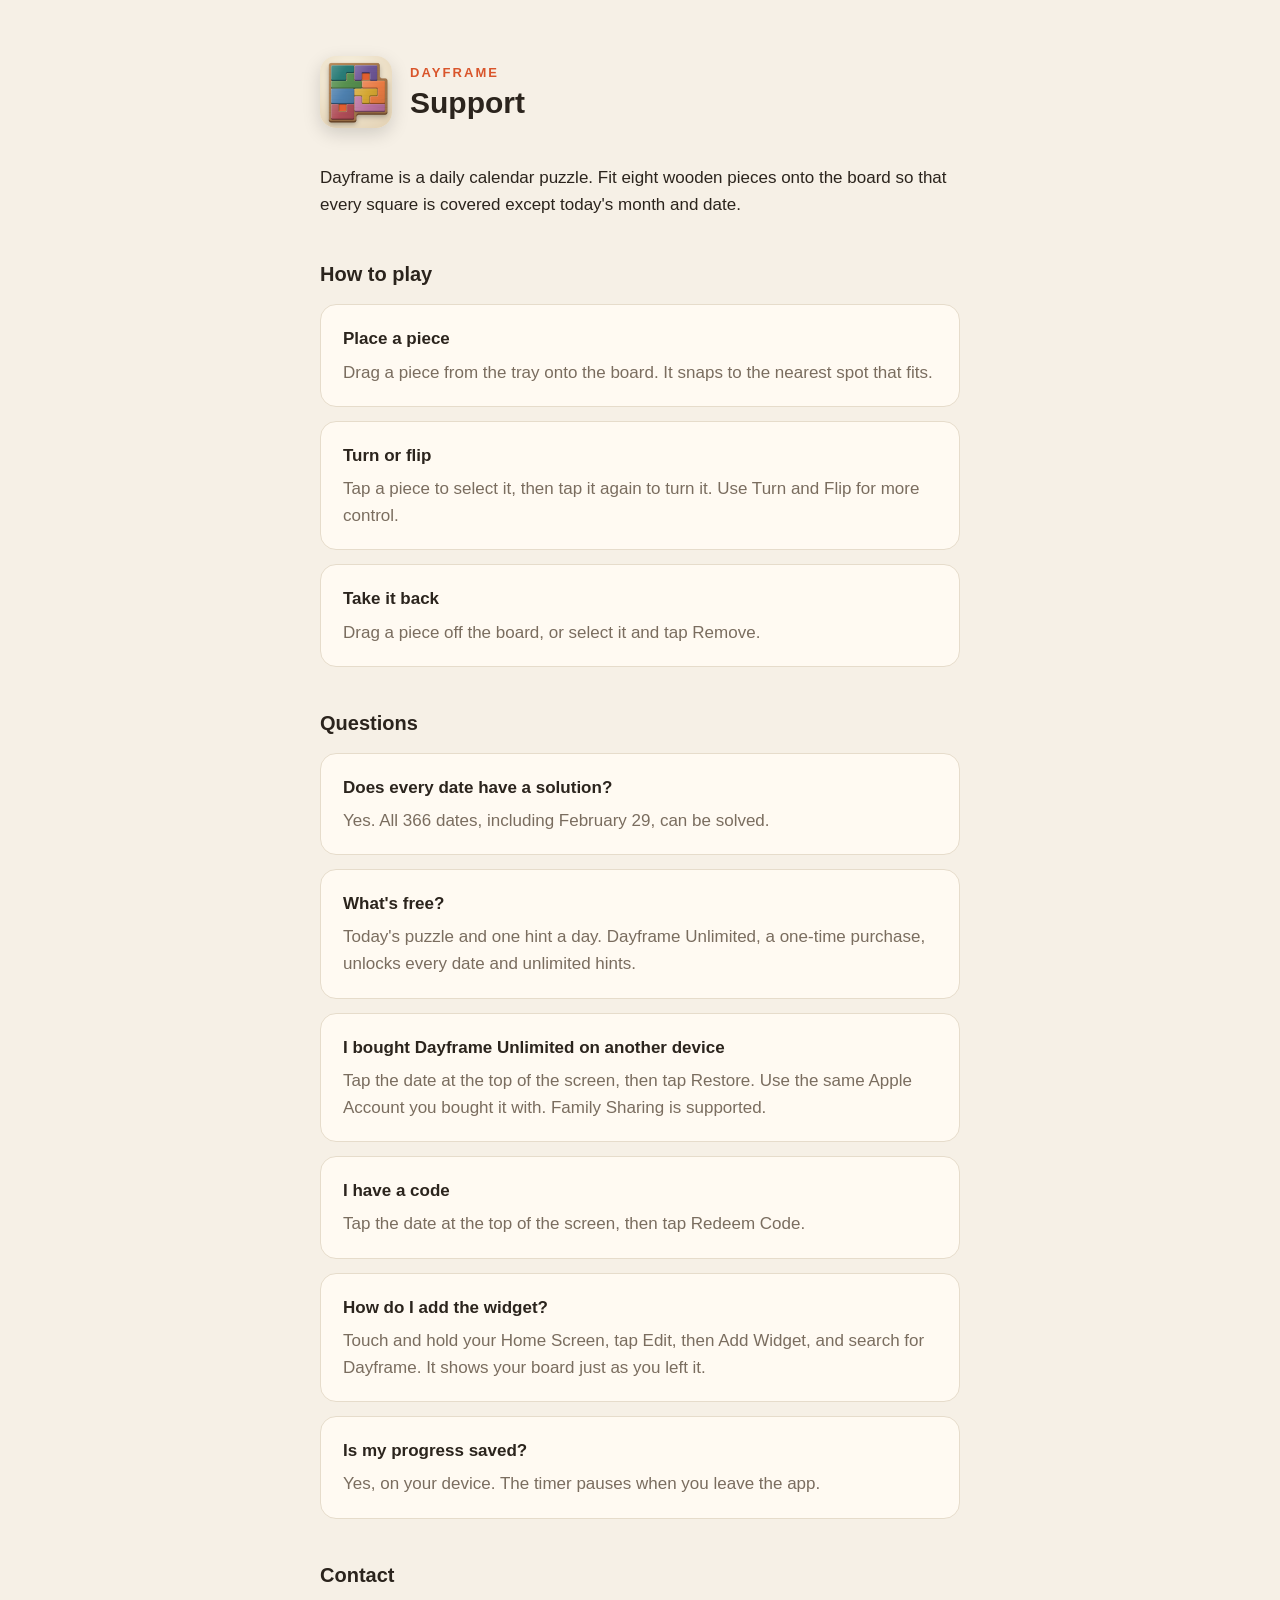
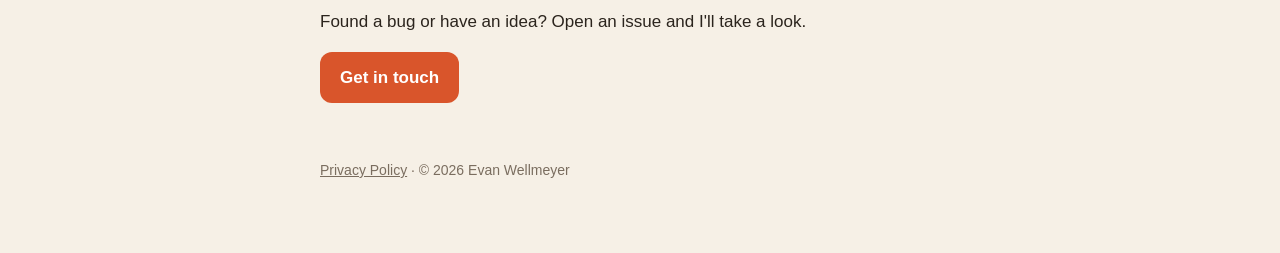
==== index.html @ bd8a5826 "Add support and privacy pages" ====
<!doctype html>
<html lang="en">
<head>
  <meta charset="utf-8">
  <meta name="viewport" content="width=device-width, initial-scale=1">
  <title>Dayframe Support</title>
  <meta name="description" content="Help and contact for Dayframe, the daily calendar puzzle.">
  <link rel="icon" href="icon.png">
  <link rel="stylesheet" href="style.css">
</head>
<body>
<main>
  <header>
    <img src="icon.png" alt="">
    <div>
      <p class="eyebrow">Dayframe</p>
      <h1>Support</h1>
    </div>
  </header>

  <p>Dayframe is a daily calendar puzzle. Fit eight wooden pieces onto the board so that every square is covered except today's month and date.</p>

  <h2>How to play</h2>
  <div class="card"><h3>Place a piece</h3><p>Drag a piece from the tray onto the board. It snaps to the nearest spot that fits.</p></div>
  <div class="card"><h3>Turn or flip</h3><p>Tap a piece to select it, then tap it again to turn it. Use Turn and Flip for more control.</p></div>
  <div class="card"><h3>Take it back</h3><p>Drag a piece off the board, or select it and tap Remove.</p></div>

  <h2>Questions</h2>
  <div class="card"><h3>Does every date have a solution?</h3><p>Yes. All 366 dates, including February 29, can be solved.</p></div>
  <div class="card"><h3>What's free?</h3><p>Today's puzzle and one hint a day. Dayframe Unlimited, a one-time purchase, unlocks every date and unlimited hints.</p></div>
  <div class="card"><h3>I bought Dayframe Unlimited on another device</h3><p>Tap the date at the top of the screen, then tap Restore. Use the same Apple Account you bought it with. Family Sharing is supported.</p></div>
  <div class="card"><h3>I have a code</h3><p>Tap the date at the top of the screen, then tap Redeem Code.</p></div>
  <div class="card"><h3>How do I add the widget?</h3><p>Touch and hold your Home Screen, tap Edit, then Add Widget, and search for Dayframe. It shows your board just as you left it.</p></div>
  <div class="card"><h3>Is my progress saved?</h3><p>Yes, on your device. The timer pauses when you leave the app.</p></div>

  <h2>Contact</h2>
  <p>Found a bug or have an idea? Open an issue and I'll take a look.</p>
  <p><a class="button" href="https://github.com/evanwellmeyer/dayframe-support/issues/new">Get in touch</a></p>

  <footer>
    <a href="privacy.html">Privacy Policy</a> · © 2026 Evan Wellmeyer
  </footer>
</main>
</body>
</html>
---- style.css ----
:root {
  --canvas: #f6f0e6;
  --card: #fffaf2;
  --ink: #2b241d;
  --muted: #7a6d5f;
  --accent: #d9552b;
  --line: #e6dccb;
}
@media (prefers-color-scheme: dark) {
  :root {
    --canvas: #1d1915;
    --card: #27221d;
    --ink: #f3ebde;
    --muted: #b3a593;
    --accent: #ef7448;
    --line: #3a332b;
  }
}
* { box-sizing: border-box; }
body {
  margin: 0;
  background: var(--canvas);
  color: var(--ink);
  font: 17px/1.6 ui-rounded, -apple-system, BlinkMacSystemFont, "SF Pro Rounded", "Segoe UI", sans-serif;
}
main { max-width: 680px; margin: 0 auto; padding: 56px 20px 72px; }
header { display: flex; align-items: center; gap: 18px; margin-bottom: 36px; }
header img { width: 72px; height: 72px; border-radius: 16px; box-shadow: 0 6px 18px rgba(0,0,0,.15); }
.eyebrow { color: var(--accent); font-weight: 800; letter-spacing: .16em; font-size: 13px; text-transform: uppercase; margin: 0; }
h1 { margin: 2px 0 0; font-size: 30px; line-height: 1.2; }
h2 { font-size: 20px; margin: 40px 0 12px; }
p, li { color: var(--ink); }
.muted { color: var(--muted); }
a { color: var(--accent); }
.card { background: var(--card); border: 1px solid var(--line); border-radius: 16px; padding: 20px 22px; margin: 14px 0; }
.card h3 { margin: 0 0 6px; font-size: 17px; }
.card p { margin: 0; color: var(--muted); }
.button { display: inline-block; background: var(--accent); color: #fff; text-decoration: none; font-weight: 700; padding: 12px 20px; border-radius: 12px; }
footer { margin-top: 56px; color: var(--muted); font-size: 14px; }
footer a { color: var(--muted); }
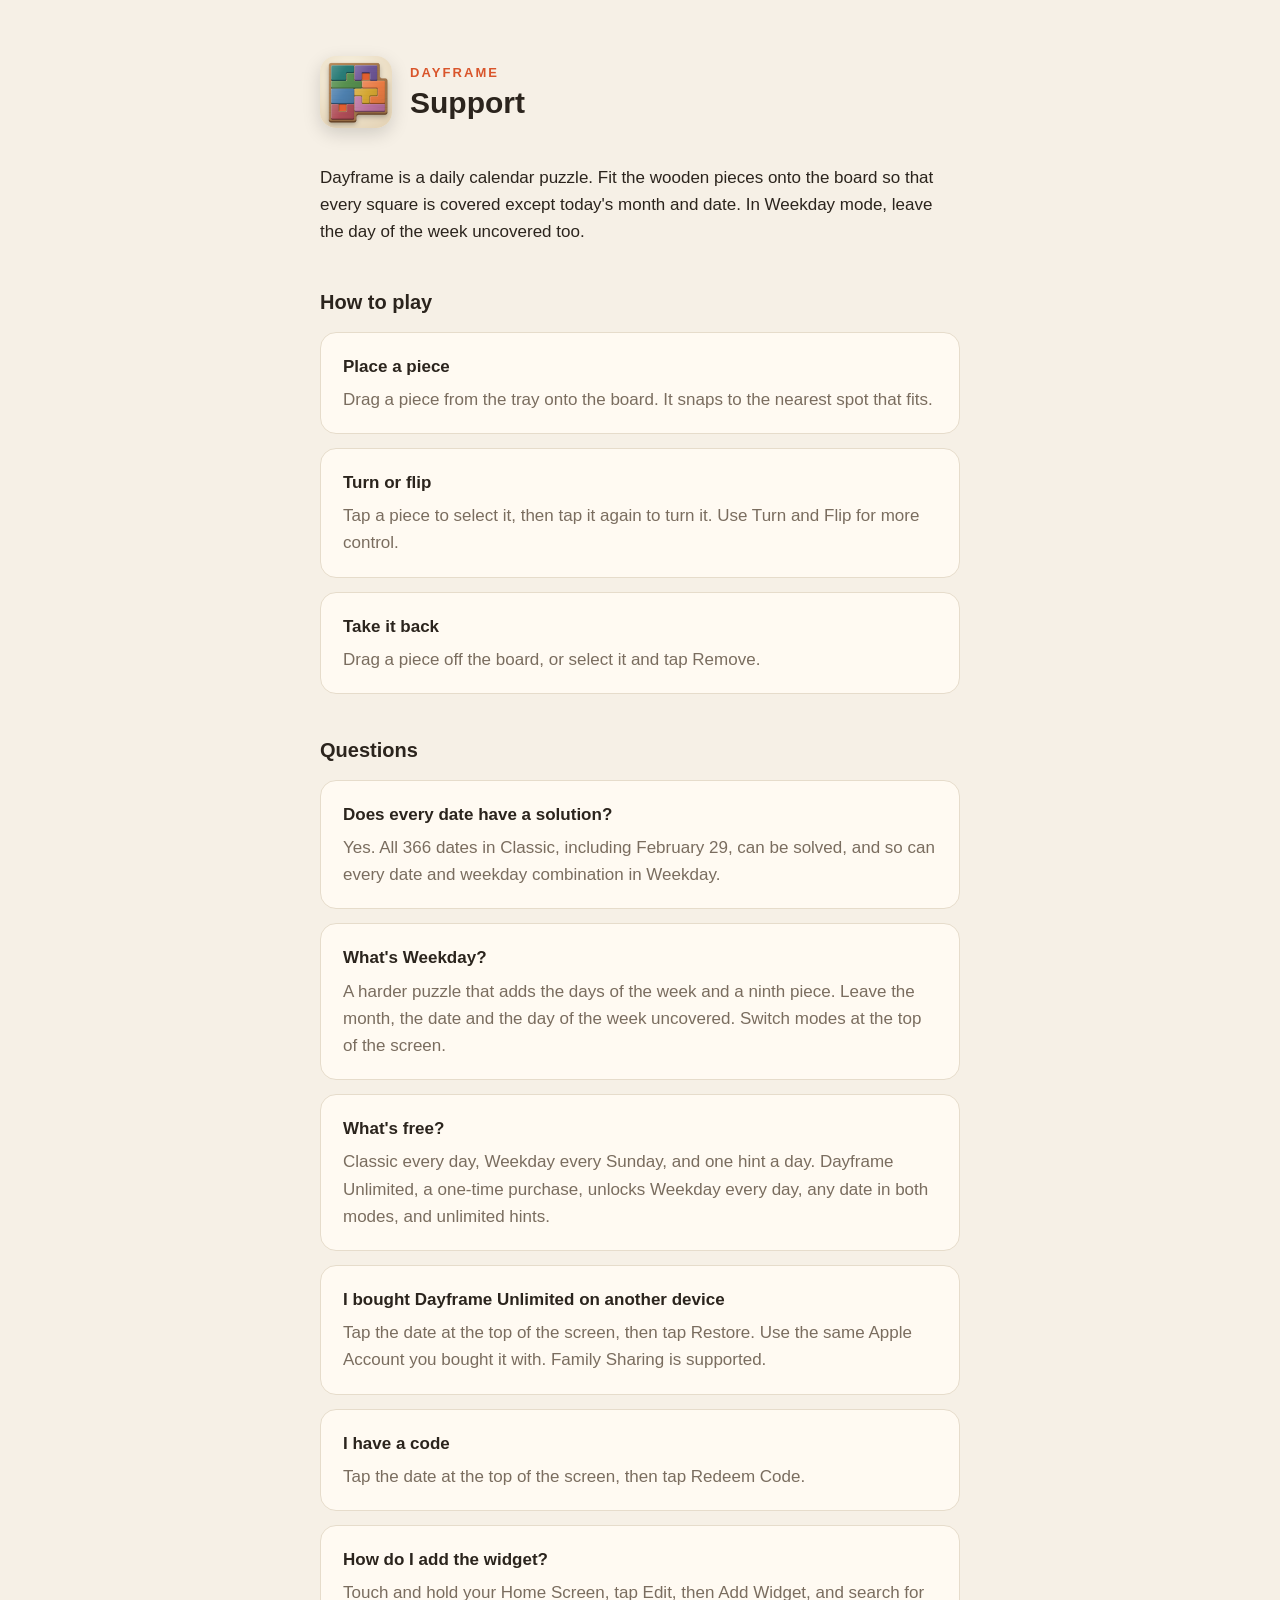
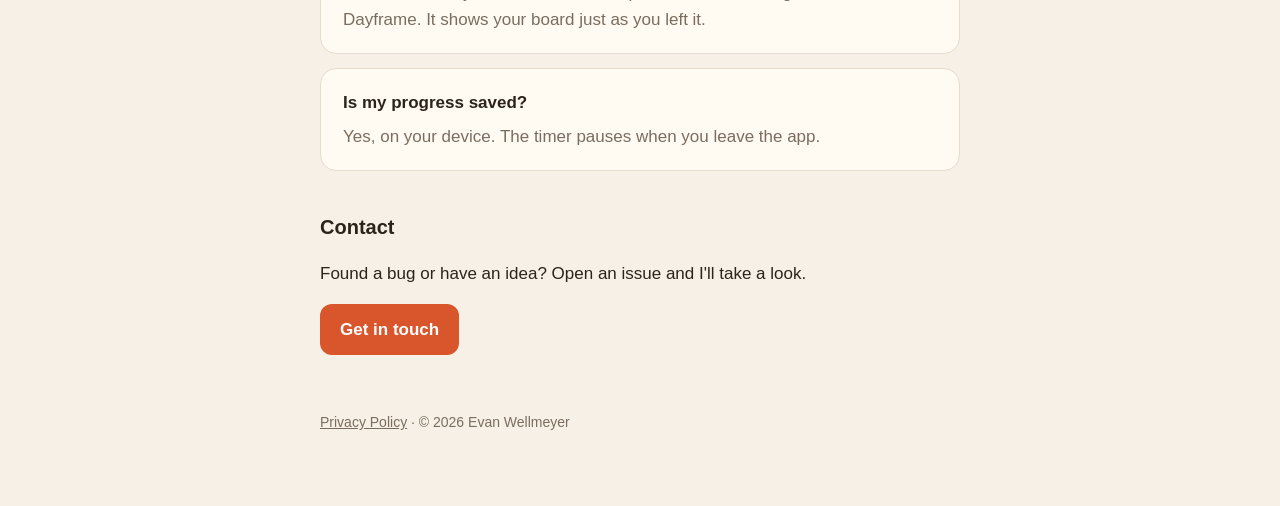
==== commit bb59b8aa: "Explain Weekday mode and the free tier" ====
--- a/index.html
+++ b/index.html
@@ -18,7 +18,7 @@
     </div>
   </header>
 
-  <p>Dayframe is a daily calendar puzzle. Fit eight wooden pieces onto the board so that every square is covered except today's month and date.</p>
+  <p>Dayframe is a daily calendar puzzle. Fit the wooden pieces onto the board so that every square is covered except today's month and date. In Weekday mode, leave the day of the week uncovered too.</p>
 
   <h2>How to play</h2>
   <div class="card"><h3>Place a piece</h3><p>Drag a piece from the tray onto the board. It snaps to the nearest spot that fits.</p></div>
@@ -26,8 +26,9 @@
   <div class="card"><h3>Take it back</h3><p>Drag a piece off the board, or select it and tap Remove.</p></div>
 
   <h2>Questions</h2>
-  <div class="card"><h3>Does every date have a solution?</h3><p>Yes. All 366 dates, including February 29, can be solved.</p></div>
-  <div class="card"><h3>What's free?</h3><p>Today's puzzle and one hint a day. Dayframe Unlimited, a one-time purchase, unlocks every date and unlimited hints.</p></div>
+  <div class="card"><h3>Does every date have a solution?</h3><p>Yes. All 366 dates in Classic, including February 29, can be solved, and so can every date and weekday combination in Weekday.</p></div>
+  <div class="card"><h3>What's Weekday?</h3><p>A harder puzzle that adds the days of the week and a ninth piece. Leave the month, the date and the day of the week uncovered. Switch modes at the top of the screen.</p></div>
+  <div class="card"><h3>What's free?</h3><p>Classic every day, Weekday every Sunday, and one hint a day. Dayframe Unlimited, a one-time purchase, unlocks Weekday every day, any date in both modes, and unlimited hints.</p></div>
   <div class="card"><h3>I bought Dayframe Unlimited on another device</h3><p>Tap the date at the top of the screen, then tap Restore. Use the same Apple Account you bought it with. Family Sharing is supported.</p></div>
   <div class="card"><h3>I have a code</h3><p>Tap the date at the top of the screen, then tap Redeem Code.</p></div>
   <div class="card"><h3>How do I add the widget?</h3><p>Touch and hold your Home Screen, tap Edit, then Add Widget, and search for Dayframe. It shows your board just as you left it.</p></div>
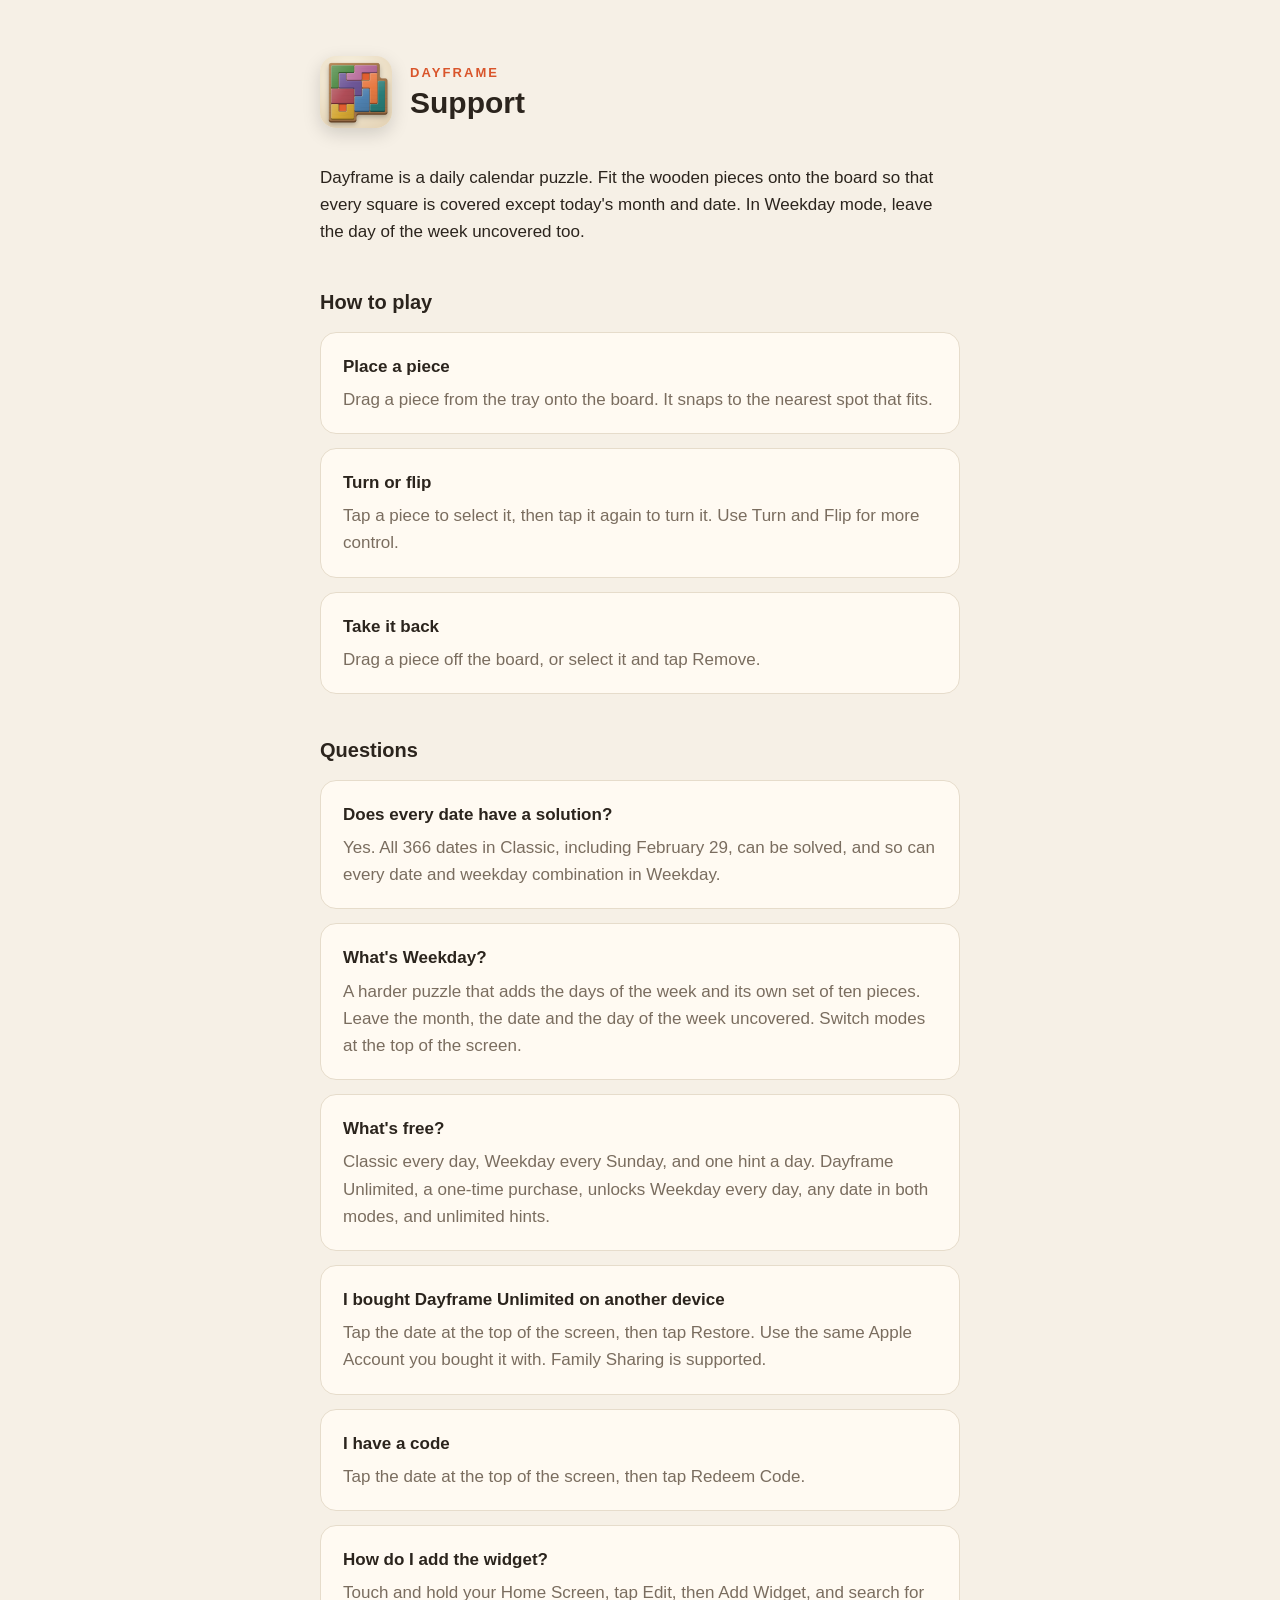
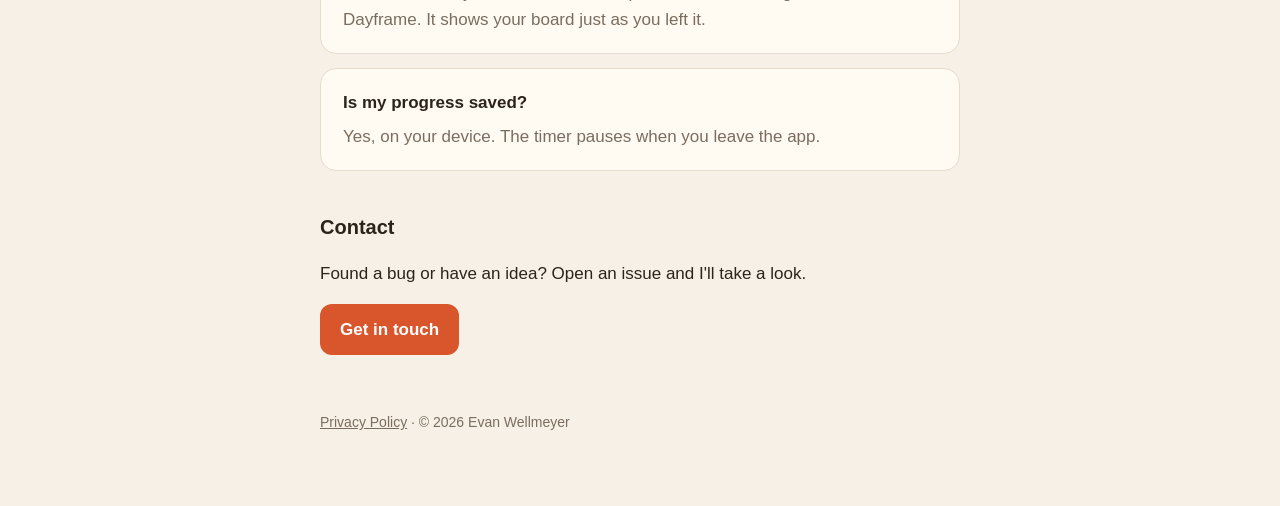
==== commit 3c3c183f: "Update icon and Weekday description" ====
--- a/index.html
+++ b/index.html
@@ -27,7 +27,7 @@
 
   <h2>Questions</h2>
   <div class="card"><h3>Does every date have a solution?</h3><p>Yes. All 366 dates in Classic, including February 29, can be solved, and so can every date and weekday combination in Weekday.</p></div>
-  <div class="card"><h3>What's Weekday?</h3><p>A harder puzzle that adds the days of the week and a ninth piece. Leave the month, the date and the day of the week uncovered. Switch modes at the top of the screen.</p></div>
+  <div class="card"><h3>What's Weekday?</h3><p>A harder puzzle that adds the days of the week and its own set of ten pieces. Leave the month, the date and the day of the week uncovered. Switch modes at the top of the screen.</p></div>
   <div class="card"><h3>What's free?</h3><p>Classic every day, Weekday every Sunday, and one hint a day. Dayframe Unlimited, a one-time purchase, unlocks Weekday every day, any date in both modes, and unlimited hints.</p></div>
   <div class="card"><h3>I bought Dayframe Unlimited on another device</h3><p>Tap the date at the top of the screen, then tap Restore. Use the same Apple Account you bought it with. Family Sharing is supported.</p></div>
   <div class="card"><h3>I have a code</h3><p>Tap the date at the top of the screen, then tap Redeem Code.</p></div>
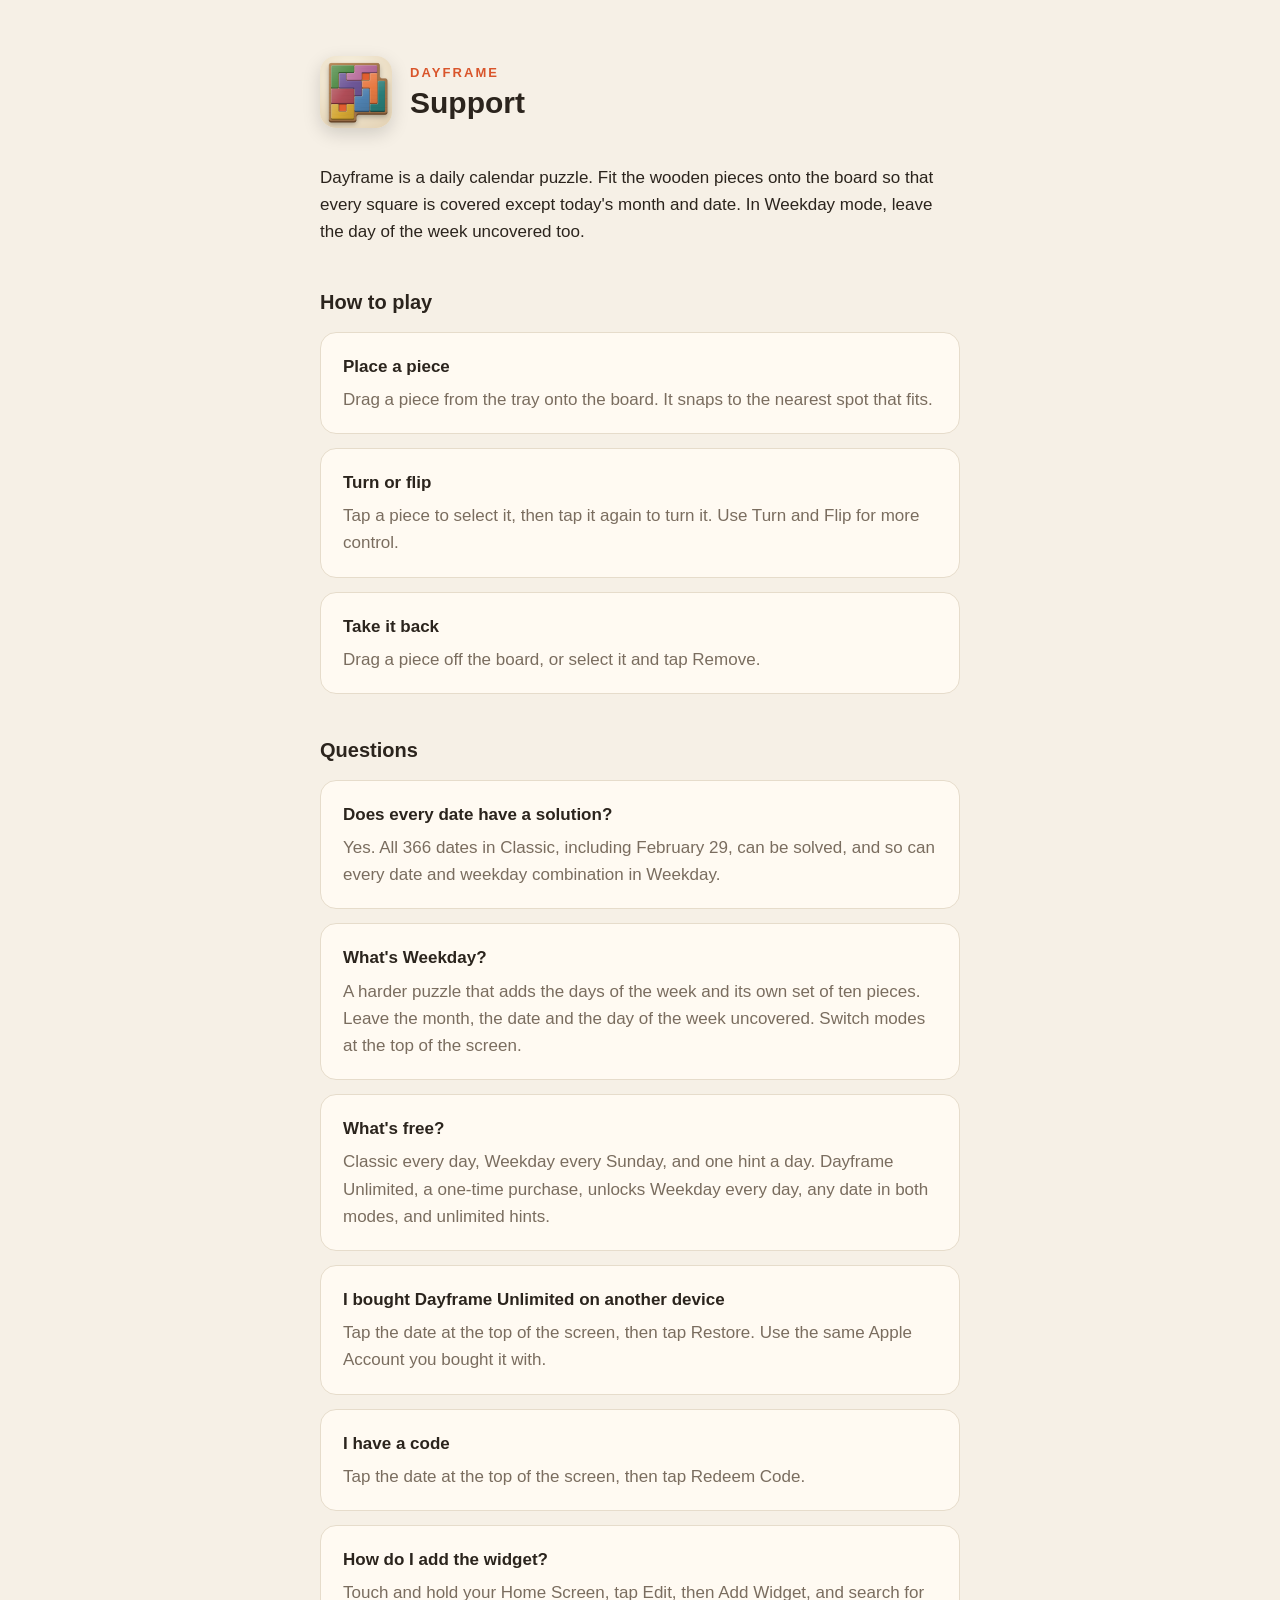
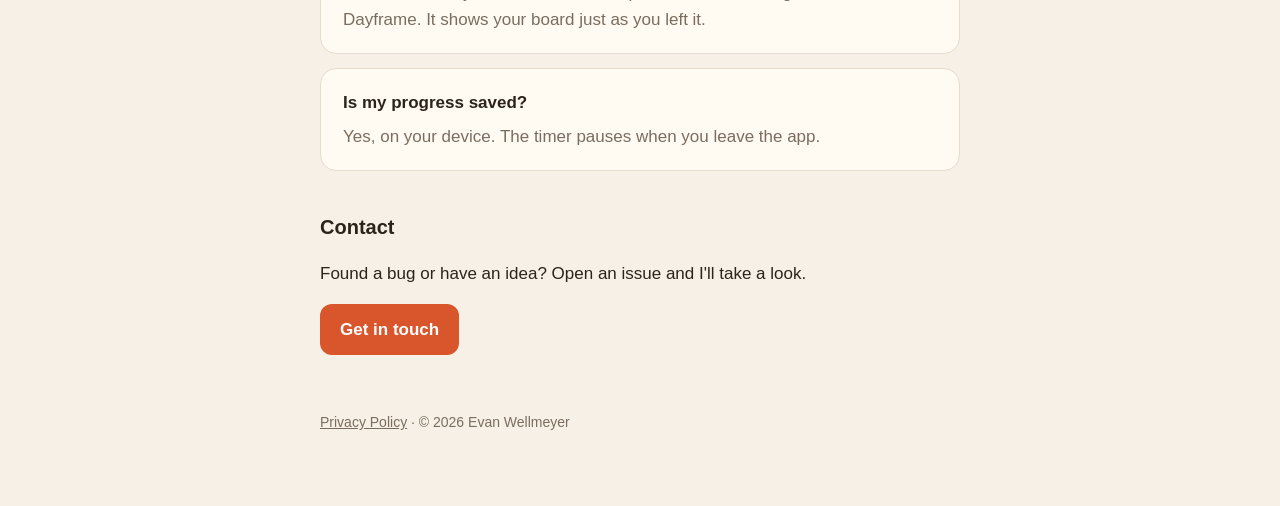
==== commit 9a9fc09a: "Remove Family Sharing mention" ====
--- a/index.html
+++ b/index.html
@@ -29,7 +29,7 @@
   <div class="card"><h3>Does every date have a solution?</h3><p>Yes. All 366 dates in Classic, including February 29, can be solved, and so can every date and weekday combination in Weekday.</p></div>
   <div class="card"><h3>What's Weekday?</h3><p>A harder puzzle that adds the days of the week and its own set of ten pieces. Leave the month, the date and the day of the week uncovered. Switch modes at the top of the screen.</p></div>
   <div class="card"><h3>What's free?</h3><p>Classic every day, Weekday every Sunday, and one hint a day. Dayframe Unlimited, a one-time purchase, unlocks Weekday every day, any date in both modes, and unlimited hints.</p></div>
-  <div class="card"><h3>I bought Dayframe Unlimited on another device</h3><p>Tap the date at the top of the screen, then tap Restore. Use the same Apple Account you bought it with. Family Sharing is supported.</p></div>
+  <div class="card"><h3>I bought Dayframe Unlimited on another device</h3><p>Tap the date at the top of the screen, then tap Restore. Use the same Apple Account you bought it with.</p></div>
   <div class="card"><h3>I have a code</h3><p>Tap the date at the top of the screen, then tap Redeem Code.</p></div>
   <div class="card"><h3>How do I add the widget?</h3><p>Touch and hold your Home Screen, tap Edit, then Add Widget, and search for Dayframe. It shows your board just as you left it.</p></div>
   <div class="card"><h3>Is my progress saved?</h3><p>Yes, on your device. The timer pauses when you leave the app.</p></div>
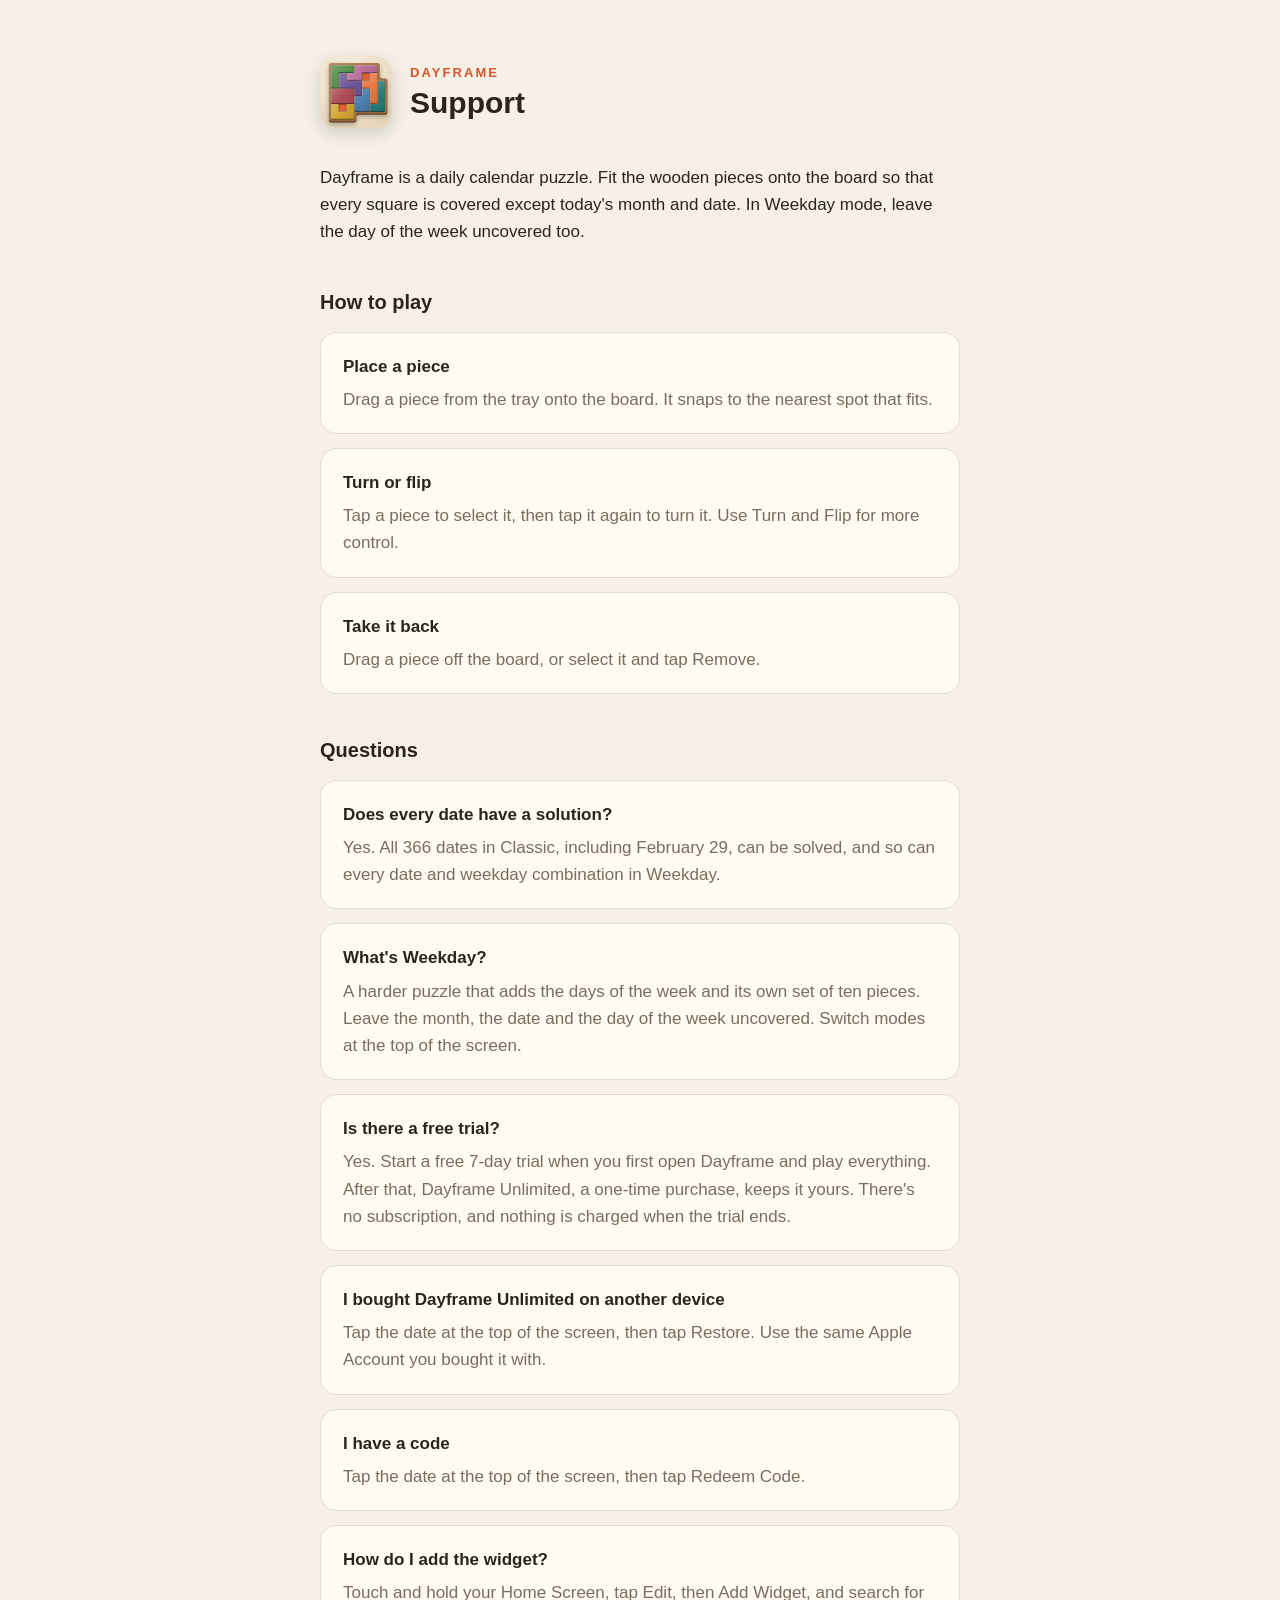
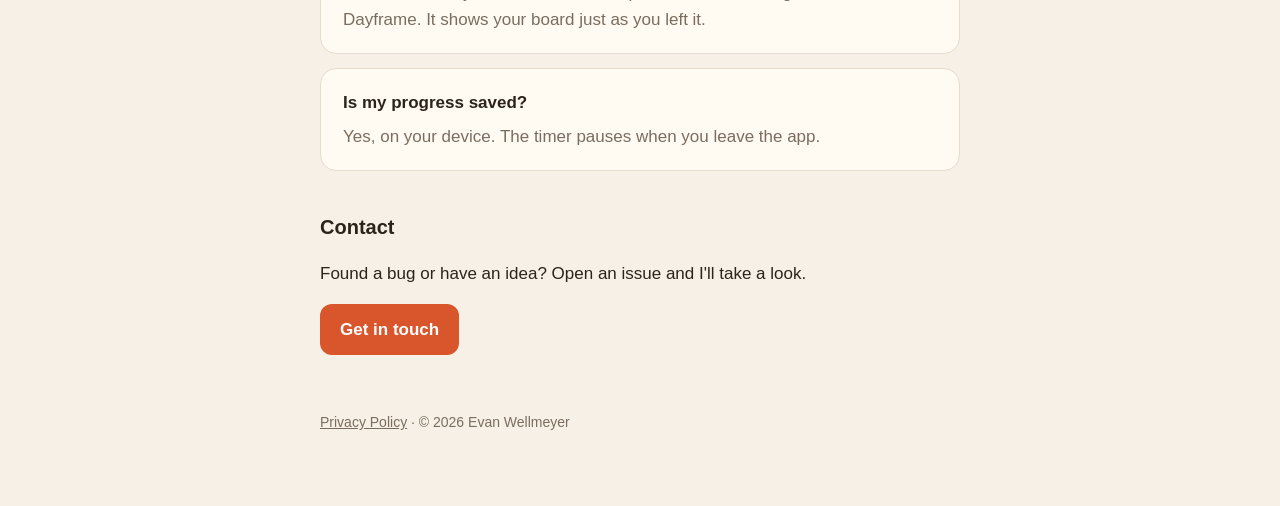
==== commit eb05788f: "Describe the free trial" ====
--- a/index.html
+++ b/index.html
@@ -28,7 +28,7 @@
   <h2>Questions</h2>
   <div class="card"><h3>Does every date have a solution?</h3><p>Yes. All 366 dates in Classic, including February 29, can be solved, and so can every date and weekday combination in Weekday.</p></div>
   <div class="card"><h3>What's Weekday?</h3><p>A harder puzzle that adds the days of the week and its own set of ten pieces. Leave the month, the date and the day of the week uncovered. Switch modes at the top of the screen.</p></div>
-  <div class="card"><h3>What's free?</h3><p>Classic every day, Weekday every Sunday, and one hint a day. Dayframe Unlimited, a one-time purchase, unlocks Weekday every day, any date in both modes, and unlimited hints.</p></div>
+  <div class="card"><h3>Is there a free trial?</h3><p>Yes. Start a free 7-day trial when you first open Dayframe and play everything. After that, Dayframe Unlimited, a one-time purchase, keeps it yours. There's no subscription, and nothing is charged when the trial ends.</p></div>
   <div class="card"><h3>I bought Dayframe Unlimited on another device</h3><p>Tap the date at the top of the screen, then tap Restore. Use the same Apple Account you bought it with.</p></div>
   <div class="card"><h3>I have a code</h3><p>Tap the date at the top of the screen, then tap Redeem Code.</p></div>
   <div class="card"><h3>How do I add the widget?</h3><p>Touch and hold your Home Screen, tap Edit, then Add Widget, and search for Dayframe. It shows your board just as you left it.</p></div>
